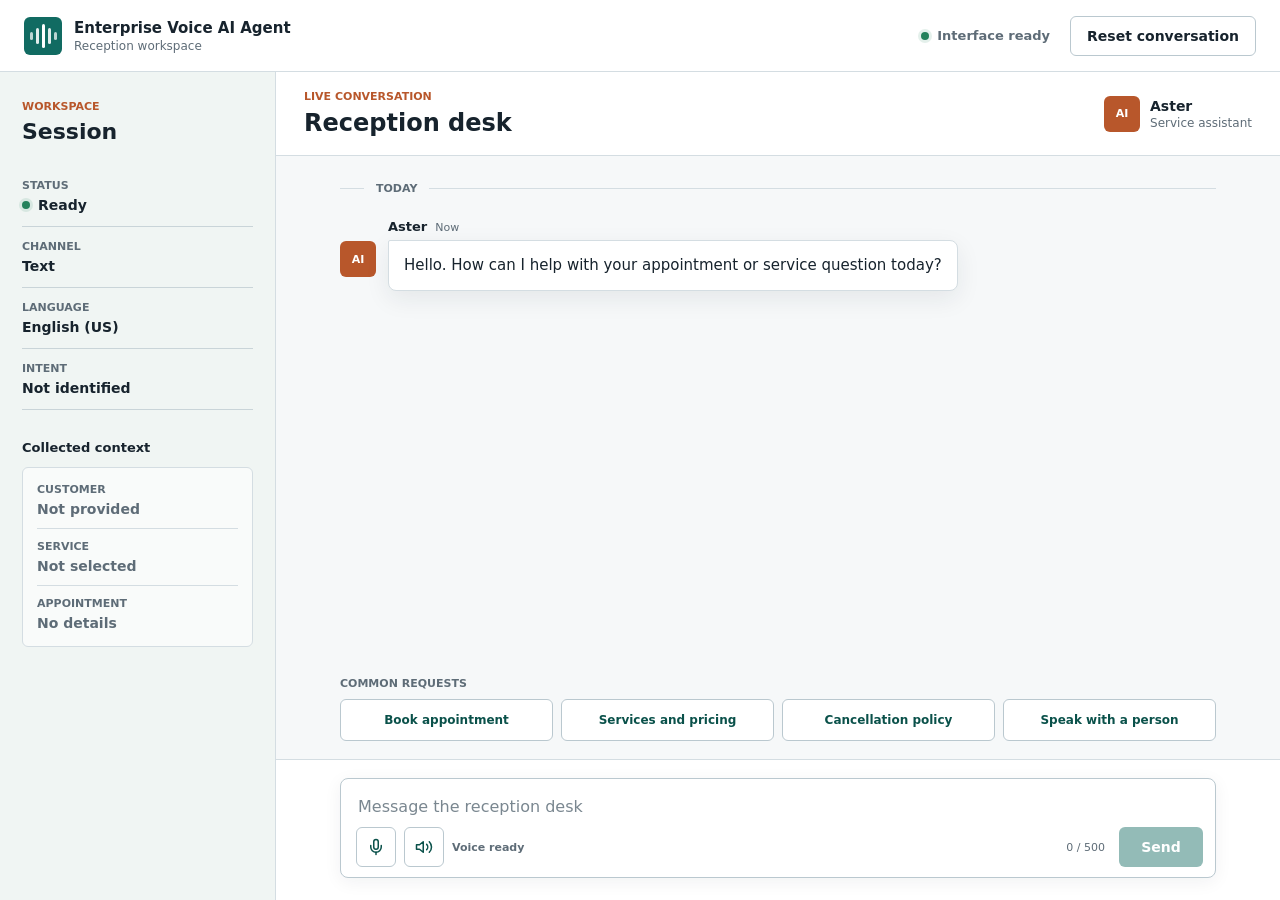
==== frontend/index.html @ b4b2beca "feat: complete phase 4 voice support" ====
<!DOCTYPE html>
<html lang="en">
  <head>
    <meta charset="UTF-8">
    <meta name="viewport" content="width=device-width, initial-scale=1.0">
    <meta
      name="description"
      content="Enterprise Voice AI Agent reception workspace"
    >
    <title>Enterprise Voice AI Agent</title>
    <link rel="stylesheet" href="styles.css">
  </head>
  <body>
    <a class="skip-link" href="#conversation-log">Skip to conversation</a>

    <div class="app-shell">
      <header class="topbar">
        <div class="brand" aria-label="Enterprise Voice AI Agent">
          <span class="brand-mark" aria-hidden="true">
            <span></span>
            <span></span>
            <span></span>
            <span></span>
            <span></span>
          </span>
          <span class="brand-copy">
            <strong>Enterprise Voice AI Agent</strong>
            <span>Reception workspace</span>
          </span>
        </div>

        <div class="topbar-actions">
          <span class="system-status">
            <span class="status-dot" aria-hidden="true"></span>
            Interface ready
          </span>
          <button class="button button--secondary" type="button" data-reset>
            Reset conversation
          </button>
        </div>
      </header>

      <main class="workspace">
        <aside class="session-panel" aria-labelledby="session-title">
          <div class="session-panel__header">
            <p class="eyebrow">Workspace</p>
            <h2 id="session-title">Session</h2>
          </div>

          <dl class="session-details">
            <div>
              <dt>Status</dt>
              <dd>
                <span class="status-dot" aria-hidden="true"></span>
                <span data-session-status>Ready</span>
              </dd>
            </div>
            <div>
              <dt>Channel</dt>
              <dd data-session-channel>Text</dd>
            </div>
            <div>
              <dt>Language</dt>
              <dd>English (US)</dd>
            </div>
            <div>
              <dt>Intent</dt>
              <dd data-session-intent>Not identified</dd>
            </div>
          </dl>

          <section class="context-panel" aria-labelledby="context-title">
            <h3 id="context-title">Collected context</h3>
            <dl class="context-list">
              <div>
                <dt>Customer</dt>
                <dd>Not provided</dd>
              </div>
              <div>
                <dt>Service</dt>
                <dd>Not selected</dd>
              </div>
              <div>
                <dt>Appointment</dt>
                <dd>No details</dd>
              </div>
            </dl>
          </section>
        </aside>

        <section class="conversation-panel" aria-labelledby="conversation-title">
          <header class="conversation-header">
            <div>
              <p class="eyebrow">Live conversation</p>
              <h1 id="conversation-title">Reception desk</h1>
            </div>

            <div class="agent-identity" aria-label="Assistant identity">
              <span class="agent-avatar" aria-hidden="true">AI</span>
              <span>
                <strong>Aster</strong>
                <small>Service assistant</small>
              </span>
            </div>
          </header>

          <div
            class="conversation-log"
            id="conversation-log"
            role="log"
            aria-live="polite"
            aria-relevant="additions"
            tabindex="-1"
          >
            <div class="date-divider"><span>Today</span></div>

            <article class="message message--assistant" data-assistant-message>
              <span class="agent-avatar message__avatar" aria-hidden="true">AI</span>
              <div class="message__content">
                <div class="message__meta">
                  <strong>Aster</strong>
                  <time>Now</time>
                </div>
                <div class="message__bubble">
                  <p>Hello. How can I help with your appointment or service question today?</p>
                </div>
              </div>
            </article>
          </div>

          <section class="quick-actions" aria-labelledby="quick-actions-title">
            <h2 id="quick-actions-title">Common requests</h2>
            <div class="quick-actions__grid">
              <button type="button" data-prompt="I would like to book an appointment.">
                Book appointment
              </button>
              <button type="button" data-prompt="What services and pricing do you offer?">
                Services and pricing
              </button>
              <button type="button" data-prompt="What is your cancellation policy?">
                Cancellation policy
              </button>
              <button type="button" data-prompt="I need to speak with a person.">
                Speak with a person
              </button>
            </div>
          </section>

          <div class="composer-region">
            <form class="composer" data-composer>
              <label class="visually-hidden" for="message-input">Message</label>
              <textarea
                id="message-input"
                name="message"
                rows="1"
                maxlength="500"
                placeholder="Message the reception desk"
                autocomplete="off"
                data-message-input
              ></textarea>
              <div class="composer__footer">
                <div class="voice-controls">
                  <button
                    class="icon-button"
                    type="button"
                    aria-label="Start voice input"
                    aria-pressed="false"
                    title="Start voice input"
                    disabled
                    data-voice-input
                  >
                    <svg
                      aria-hidden="true"
                      viewBox="0 0 24 24"
                      fill="none"
                      stroke="currentColor"
                      stroke-width="2"
                      stroke-linecap="round"
                      stroke-linejoin="round"
                    >
                      <path d="M12 2a3 3 0 0 0-3 3v7a3 3 0 0 0 6 0V5a3 3 0 0 0-3-3Z"></path>
                      <path d="M19 10v2a7 7 0 0 1-14 0v-2"></path>
                      <path d="M12 19v3"></path>
                    </svg>
                  </button>
                  <button
                    class="icon-button"
                    type="button"
                    aria-label="Read latest assistant response"
                    title="Read latest assistant response"
                    disabled
                    data-speak-latest
                  >
                    <svg
                      aria-hidden="true"
                      viewBox="0 0 24 24"
                      fill="none"
                      stroke="currentColor"
                      stroke-width="2"
                      stroke-linecap="round"
                      stroke-linejoin="round"
                    >
                      <path d="M11 5 6 9H2v6h4l5 4V5Z"></path>
                      <path d="M15.54 8.46a5 5 0 0 1 0 7.07"></path>
                      <path d="M19.07 4.93a10 10 0 0 1 0 14.14"></path>
                    </svg>
                  </button>
                  <span class="voice-status" role="status" data-voice-status>
                    Checking voice support
                  </span>
                </div>

                <div class="composer-actions">
                  <span class="character-count" data-character-count>0 / 500</span>
                  <button class="button button--primary" type="submit" disabled data-send>
                    Send
                  </button>
                </div>
              </div>
            </form>
          </div>
        </section>
      </main>
    </div>

    <p class="visually-hidden" role="status" aria-live="polite" data-announcement></p>

    <script src="app.js"></script>
  </body>
</html>
---- frontend/styles.css ----
:root {
  color-scheme: light;
  --page: #e9eef2;
  --surface: #ffffff;
  --surface-subtle: #f6f8f9;
  --sidebar: #f0f5f3;
  --text: #17232d;
  --text-soft: #5e6c77;
  --border: #d4dde2;
  --border-strong: #bac8cf;
  --primary: #116b62;
  --primary-dark: #0a514a;
  --primary-soft: #e0f0ec;
  --accent: #b8572b;
  --user-message: #234f68;
  --focus: #c36b14;
  --success: #23815b;
  --shadow: 0 8px 24px rgba(23, 35, 45, 0.08);
  font-family:
    Inter, ui-sans-serif, system-ui, -apple-system, BlinkMacSystemFont, "Segoe UI",
    sans-serif;
}

* {
  box-sizing: border-box;
}

html {
  min-width: 320px;
  background: var(--page);
}

body {
  min-width: 320px;
  min-height: 100vh;
  min-height: 100dvh;
  margin: 0;
  overflow: hidden;
  color: var(--text);
  background: var(--page);
}

button,
textarea {
  font: inherit;
}

button {
  color: inherit;
}

button:focus-visible,
textarea:focus-visible,
[tabindex="-1"]:focus-visible {
  outline: 3px solid rgba(195, 107, 20, 0.35);
  outline-offset: 2px;
}

.skip-link {
  position: fixed;
  top: 8px;
  left: 8px;
  z-index: 20;
  padding: 10px 14px;
  border-radius: 4px;
  color: #ffffff;
  background: var(--text);
  transform: translateY(-150%);
}

.skip-link:focus {
  transform: translateY(0);
}

.visually-hidden {
  position: absolute;
  width: 1px;
  height: 1px;
  padding: 0;
  margin: -1px;
  overflow: hidden;
  clip: rect(0, 0, 0, 0);
  white-space: nowrap;
  border: 0;
}

.app-shell {
  display: grid;
  grid-template-rows: 72px minmax(0, 1fr);
  width: 100%;
  height: 100vh;
  height: 100dvh;
  background: var(--surface);
}

.topbar {
  position: relative;
  z-index: 5;
  display: flex;
  align-items: center;
  justify-content: space-between;
  gap: 24px;
  min-width: 0;
  padding: 0 24px;
  border-bottom: 1px solid var(--border);
  background: var(--surface);
}

.brand,
.topbar-actions,
.system-status,
.agent-identity,
.session-details dd {
  display: flex;
  align-items: center;
}

.brand {
  min-width: 0;
  gap: 12px;
}

.brand-mark {
  display: flex;
  flex: 0 0 38px;
  align-items: center;
  justify-content: center;
  gap: 3px;
  width: 38px;
  height: 38px;
  border-radius: 6px;
  background: var(--primary);
}

.brand-mark span {
  display: block;
  width: 3px;
  border-radius: 2px;
  background: #ffffff;
}

.brand-mark span:nth-child(1),
.brand-mark span:nth-child(5) {
  height: 8px;
  opacity: 0.72;
}

.brand-mark span:nth-child(2),
.brand-mark span:nth-child(4) {
  height: 16px;
  opacity: 0.88;
}

.brand-mark span:nth-child(3) {
  height: 24px;
}

.brand-copy {
  display: grid;
  min-width: 0;
  gap: 2px;
}

.brand-copy strong {
  overflow: hidden;
  font-size: 15px;
  font-weight: 720;
  text-overflow: ellipsis;
  white-space: nowrap;
}

.brand-copy > span {
  color: var(--text-soft);
  font-size: 12px;
}

.topbar-actions {
  flex: 0 0 auto;
  gap: 20px;
}

.system-status {
  gap: 8px;
  color: var(--text-soft);
  font-size: 13px;
  font-weight: 600;
}

.status-dot {
  display: inline-block;
  flex: 0 0 8px;
  width: 8px;
  height: 8px;
  border-radius: 50%;
  background: var(--success);
  box-shadow: 0 0 0 3px rgba(35, 129, 91, 0.12);
}

.button {
  min-height: 40px;
  padding: 0 16px;
  border: 1px solid transparent;
  border-radius: 6px;
  font-size: 14px;
  font-weight: 700;
  cursor: pointer;
  transition:
    background-color 160ms ease,
    border-color 160ms ease,
    color 160ms ease;
}

.button--secondary {
  border-color: var(--border-strong);
  background: var(--surface);
}

.button--secondary:hover {
  border-color: var(--primary);
  color: var(--primary-dark);
  background: var(--primary-soft);
}

.button--primary {
  min-width: 84px;
  color: #ffffff;
  background: var(--primary);
}

.button--primary:hover:not(:disabled) {
  background: var(--primary-dark);
}

.button:disabled {
  cursor: not-allowed;
  opacity: 0.45;
}

.workspace {
  display: grid;
  grid-template-columns: minmax(236px, 276px) minmax(0, 1fr);
  min-width: 0;
  min-height: 0;
}

.session-panel {
  min-width: 0;
  padding: 28px 22px;
  overflow-y: auto;
  border-right: 1px solid var(--border);
  background: var(--sidebar);
}

.session-panel__header {
  margin-bottom: 22px;
}

.eyebrow {
  margin: 0 0 6px;
  color: var(--accent);
  font-size: 11px;
  font-weight: 800;
  text-transform: uppercase;
  letter-spacing: 0;
}

.session-panel h2,
.conversation-header h1,
.context-panel h3,
.quick-actions h2 {
  margin: 0;
  letter-spacing: 0;
}

.session-panel h2 {
  font-size: 22px;
}

.session-details,
.context-list {
  margin: 0;
}

.session-details > div {
  padding: 13px 0;
  border-bottom: 1px solid rgba(186, 200, 207, 0.72);
}

.session-details dt,
.context-list dt {
  margin-bottom: 5px;
  color: var(--text-soft);
  font-size: 11px;
  font-weight: 700;
  text-transform: uppercase;
}

.session-details dd,
.context-list dd {
  min-width: 0;
  margin: 0;
  font-size: 14px;
  font-weight: 650;
  overflow-wrap: anywhere;
}

.session-details dd {
  gap: 8px;
}

.context-panel {
  margin-top: 30px;
}

.context-panel h3 {
  margin-bottom: 12px;
  font-size: 13px;
}

.context-list {
  padding: 4px 14px;
  border: 1px solid var(--border);
  border-radius: 6px;
  background: rgba(255, 255, 255, 0.62);
}

.context-list > div {
  padding: 11px 0;
  border-bottom: 1px solid var(--border);
}

.context-list > div:last-child {
  border-bottom: 0;
}

.context-list dd {
  color: var(--text-soft);
  font-weight: 600;
}

.conversation-panel {
  display: grid;
  grid-template-rows: auto minmax(0, 1fr) auto auto;
  min-width: 0;
  min-height: 0;
  background: var(--surface-subtle);
}

.conversation-header {
  display: flex;
  align-items: center;
  justify-content: space-between;
  gap: 24px;
  min-height: 84px;
  padding: 16px 28px;
  border-bottom: 1px solid var(--border);
  background: var(--surface);
}

.conversation-header h1 {
  font-size: 24px;
  line-height: 1.2;
}

.agent-identity {
  flex: 0 0 auto;
  gap: 10px;
}

.agent-avatar {
  display: inline-flex;
  flex: 0 0 36px;
  align-items: center;
  justify-content: center;
  width: 36px;
  height: 36px;
  border-radius: 6px;
  color: #ffffff;
  background: var(--accent);
  font-size: 11px;
  font-weight: 800;
}

.agent-identity > span:last-child {
  display: grid;
  gap: 2px;
}

.agent-identity strong {
  font-size: 14px;
}

.agent-identity small {
  color: var(--text-soft);
  font-size: 12px;
}

.conversation-log {
  width: 100%;
  max-width: 940px;
  min-height: 0;
  margin: 0 auto;
  padding: 26px 32px;
  overflow-y: auto;
  scroll-behavior: smooth;
}

.date-divider {
  display: flex;
  align-items: center;
  gap: 12px;
  margin-bottom: 24px;
  color: var(--text-soft);
  font-size: 11px;
  font-weight: 700;
  text-transform: uppercase;
}

.date-divider::before,
.date-divider::after {
  height: 1px;
  background: var(--border);
  content: "";
}

.date-divider::before {
  flex: 0 0 24px;
}

.date-divider::after {
  flex: 1;
}

.message {
  display: flex;
  align-items: flex-start;
  gap: 12px;
  width: min(100%, 720px);
  margin-bottom: 22px;
}

.message--user {
  justify-content: flex-end;
  margin-left: auto;
}

.message__avatar {
  margin-top: 22px;
}

.message__content {
  min-width: 0;
  max-width: min(100%, 640px);
}

.message__meta {
  display: flex;
  align-items: baseline;
  gap: 8px;
  margin-bottom: 6px;
}

.message--user .message__meta {
  justify-content: flex-end;
}

.message__meta strong {
  font-size: 13px;
}

.message__meta time {
  color: var(--text-soft);
  font-size: 11px;
}

.message__bubble {
  padding: 13px 15px;
  border: 1px solid var(--border);
  border-radius: 2px 8px 8px 8px;
  background: var(--surface);
  box-shadow: var(--shadow);
}

.message--user .message__bubble {
  border-color: var(--user-message);
  border-radius: 8px 2px 8px 8px;
  color: #ffffff;
  background: var(--user-message);
  box-shadow: none;
}

.message__bubble p {
  margin: 0;
  font-size: 15px;
  line-height: 1.55;
  overflow-wrap: anywhere;
}

.quick-actions {
  width: 100%;
  max-width: 940px;
  margin: 0 auto;
  padding: 12px 32px 18px;
}

.quick-actions h2 {
  margin-bottom: 9px;
  color: var(--text-soft);
  font-size: 11px;
  font-weight: 800;
  text-transform: uppercase;
}

.quick-actions__grid {
  display: grid;
  grid-template-columns: repeat(4, minmax(0, 1fr));
  gap: 8px;
}

.quick-actions button {
  min-height: 42px;
  padding: 8px 10px;
  border: 1px solid var(--border-strong);
  border-radius: 6px;
  color: var(--primary-dark);
  background: var(--surface);
  font-size: 12px;
  font-weight: 700;
  line-height: 1.25;
  cursor: pointer;
  transition:
    border-color 160ms ease,
    background-color 160ms ease;
}

.quick-actions button:hover {
  border-color: var(--primary);
  background: var(--primary-soft);
}

.composer-region {
  padding: 18px 28px 22px;
  border-top: 1px solid var(--border);
  background: var(--surface);
}

.composer {
  width: 100%;
  max-width: 876px;
  margin: 0 auto;
  padding: 11px 12px 10px 15px;
  border: 1px solid var(--border-strong);
  border-radius: 8px;
  background: var(--surface);
  box-shadow: 0 4px 18px rgba(23, 35, 45, 0.06);
  transition:
    border-color 160ms ease,
    box-shadow 160ms ease;
}

.composer:focus-within {
  border-color: var(--primary);
  box-shadow: 0 0 0 3px rgba(17, 107, 98, 0.1);
}

.composer textarea {
  display: block;
  width: 100%;
  min-height: 32px;
  max-height: 144px;
  padding: 5px 2px;
  resize: none;
  overflow-y: auto;
  border: 0;
  outline: 0;
  color: var(--text);
  background: transparent;
  line-height: 1.45;
}

.composer textarea::placeholder {
  color: #7a8790;
}

.composer__footer {
  display: flex;
  align-items: center;
  justify-content: space-between;
  gap: 16px;
  min-height: 40px;
  margin-top: 4px;
}

.voice-controls,
.composer-actions {
  display: flex;
  align-items: center;
}

.voice-controls {
  min-width: 0;
  gap: 8px;
}

.composer-actions {
  flex: 0 0 auto;
  gap: 14px;
}

.icon-button {
  display: inline-flex;
  flex: 0 0 40px;
  align-items: center;
  justify-content: center;
  width: 40px;
  height: 40px;
  padding: 0;
  border: 1px solid var(--border-strong);
  border-radius: 6px;
  color: var(--primary-dark);
  background: var(--surface);
  cursor: pointer;
  transition:
    border-color 160ms ease,
    background-color 160ms ease,
    color 160ms ease;
}

.icon-button svg {
  width: 18px;
  height: 18px;
}

.icon-button:hover:not(:disabled) {
  border-color: var(--primary);
  background: var(--primary-soft);
}

.icon-button:disabled {
  cursor: not-allowed;
  opacity: 0.42;
}

.icon-button.is-listening {
  border-color: var(--accent);
  color: #ffffff;
  background: var(--accent);
}

.voice-status {
  min-width: 104px;
  overflow: hidden;
  color: var(--text-soft);
  font-size: 11px;
  font-weight: 650;
  text-overflow: ellipsis;
  white-space: nowrap;
}

.voice-status.is-active {
  color: var(--accent);
}

.character-count {
  color: var(--text-soft);
  font-size: 11px;
  font-variant-numeric: tabular-nums;
}

.character-count.is-near-limit {
  color: var(--accent);
  font-weight: 800;
}

@media (max-width: 900px) {
  .workspace {
    grid-template-columns: 220px minmax(0, 1fr);
  }

  .session-panel {
    padding-inline: 18px;
  }

  .quick-actions__grid {
    grid-template-columns: repeat(2, minmax(0, 1fr));
  }
}

@media (max-width: 720px) {
  body {
    overflow: auto;
  }

  .app-shell {
    grid-template-rows: auto auto;
    min-height: 100vh;
    min-height: 100dvh;
    height: auto;
  }

  .topbar {
    min-height: 68px;
    padding: 12px 16px;
  }

  .brand-copy > span,
  .system-status {
    display: none;
  }

  .workspace {
    display: block;
  }

  .session-panel {
    padding: 14px 16px;
    overflow: visible;
    border-right: 0;
    border-bottom: 1px solid var(--border);
  }

  .session-panel__header,
  .context-panel {
    display: none;
  }

  .session-details {
    display: grid;
    grid-template-columns: repeat(4, minmax(0, 1fr));
    border: 1px solid var(--border);
    border-radius: 6px;
    background: rgba(255, 255, 255, 0.64);
  }

  .session-details > div {
    min-width: 0;
    padding: 9px 10px;
    border-right: 1px solid var(--border);
    border-bottom: 0;
  }

  .session-details > div:last-child {
    border-right: 0;
  }

  .session-details dd {
    font-size: 12px;
  }

  .conversation-panel {
    grid-template-rows: auto minmax(360px, 1fr) auto auto;
    min-height: calc(100dvh - 155px);
  }

  .conversation-header {
    min-height: 76px;
    padding: 14px 18px;
  }

  .conversation-header h1 {
    font-size: 21px;
  }

  .conversation-log {
    padding: 22px 18px;
  }

  .quick-actions {
    padding: 10px 18px 16px;
  }

  .composer-region {
    padding: 14px 18px 18px;
  }

}

@media (max-width: 500px) {
  .topbar {
    gap: 10px;
  }

  .brand {
    gap: 9px;
  }

  .brand-mark {
    flex-basis: 34px;
    width: 34px;
    height: 34px;
  }

  .brand-copy strong {
    max-width: 156px;
    font-size: 13px;
  }

  .button--secondary {
    min-height: 36px;
    padding-inline: 11px;
    font-size: 12px;
  }

  .session-details {
    grid-template-columns: repeat(2, minmax(0, 1fr));
  }

  .session-details > div:nth-child(2) {
    border-right: 0;
  }

  .session-details > div:nth-child(-n + 2) {
    border-bottom: 1px solid var(--border);
  }

  .agent-identity small {
    display: none;
  }

  .conversation-log,
  .quick-actions,
  .composer-region {
    padding-right: 14px;
    padding-left: 14px;
  }

  .message {
    gap: 8px;
  }

  .message__avatar {
    flex-basis: 32px;
    width: 32px;
    height: 32px;
  }

  .message__content {
    max-width: calc(100% - 40px);
  }

  .message--user .message__content {
    max-width: 88%;
  }

  .composer__footer {
    flex-wrap: wrap;
    gap: 8px;
  }

  .voice-controls,
  .composer-actions {
    width: 100%;
  }

  .voice-status {
    display: flex;
    flex: 1;
    align-items: center;
    min-width: 0;
    min-height: 28px;
    overflow: visible;
    white-space: normal;
  }

  .composer-actions {
    justify-content: space-between;
  }
}

@media (prefers-reduced-motion: reduce) {
  *,
  *::before,
  *::after {
    scroll-behavior: auto !important;
    transition-duration: 0.01ms !important;
  }
}
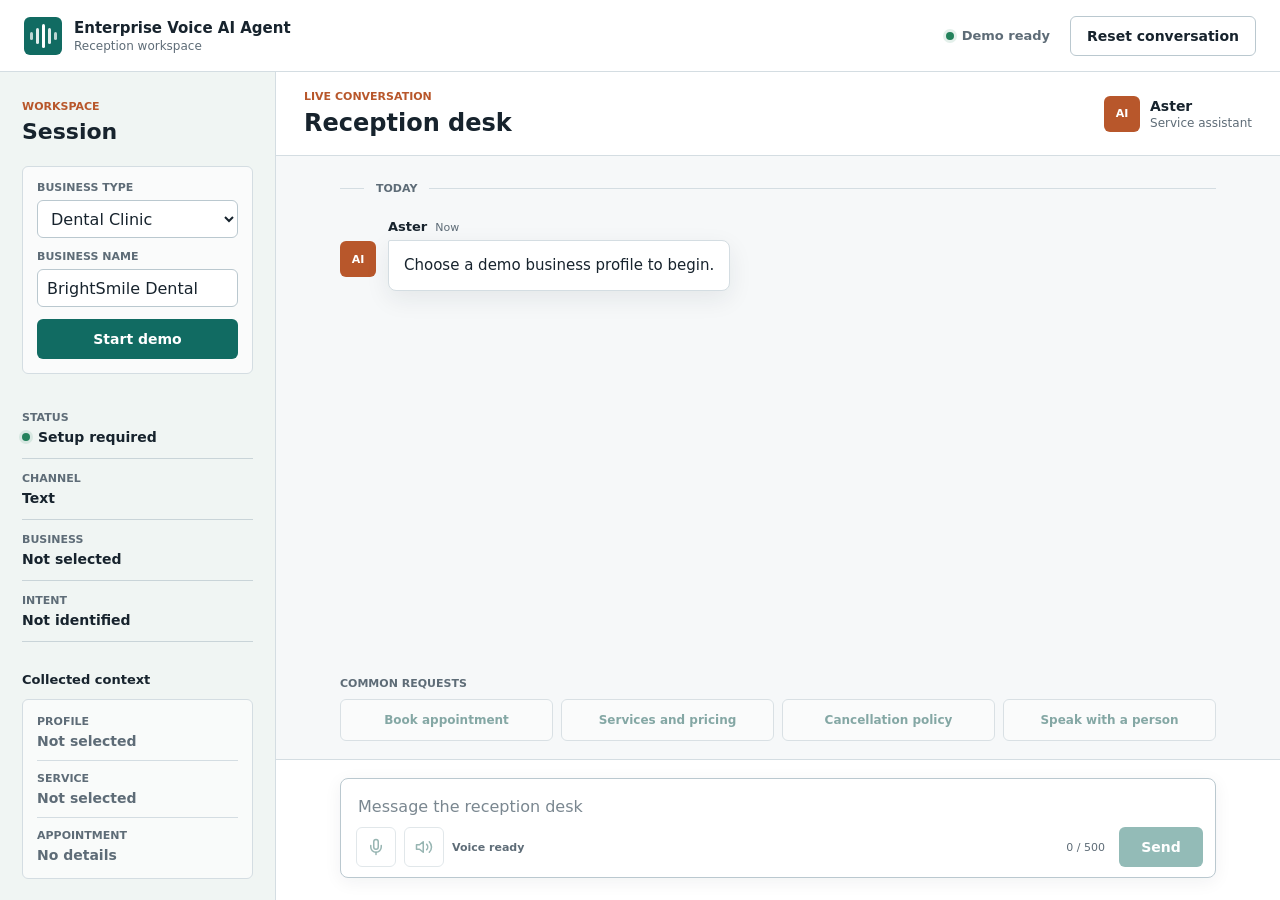
==== commit 1b2c70b4: "feat: add multi-business demo profiles" ====
--- a/frontend/index.html
+++ b/frontend/index.html
@@ -32,7 +32,7 @@
         <div class="topbar-actions">
           <span class="system-status">
             <span class="status-dot" aria-hidden="true"></span>
-            Interface ready
+            Demo ready
           </span>
           <button class="button button--secondary" type="button" data-reset>
             Reset conversation
@@ -47,12 +47,39 @@
             <h2 id="session-title">Session</h2>
           </div>
 
+          <form class="profile-form" data-profile-form>
+            <div class="field-group">
+              <label for="business-type">Business type</label>
+              <select id="business-type" name="business_type" data-business-type>
+                <option value="dental">Dental Clinic</option>
+                <option value="salon">Salon</option>
+                <option value="auto_repair">Auto Repair Shop</option>
+              </select>
+            </div>
+
+            <div class="field-group">
+              <label for="business-name">Business name</label>
+              <input
+                id="business-name"
+                name="business_name"
+                type="text"
+                maxlength="80"
+                value="BrightSmile Dental"
+                data-business-name
+              >
+            </div>
+
+            <button class="button button--primary profile-form__submit" type="submit">
+              Start demo
+            </button>
+          </form>
+
           <dl class="session-details">
             <div>
               <dt>Status</dt>
               <dd>
                 <span class="status-dot" aria-hidden="true"></span>
-                <span data-session-status>Ready</span>
+                <span data-session-status>Setup required</span>
               </dd>
             </div>
             <div>
@@ -60,8 +87,8 @@
               <dd data-session-channel>Text</dd>
             </div>
             <div>
-              <dt>Language</dt>
-              <dd>English (US)</dd>
+              <dt>Business</dt>
+              <dd data-session-business>Not selected</dd>
             </div>
             <div>
               <dt>Intent</dt>
@@ -73,16 +100,16 @@
             <h3 id="context-title">Collected context</h3>
             <dl class="context-list">
               <div>
-                <dt>Customer</dt>
-                <dd>Not provided</dd>
+                <dt>Profile</dt>
+                <dd data-context-business>Not selected</dd>
               </div>
               <div>
                 <dt>Service</dt>
-                <dd>Not selected</dd>
+                <dd data-context-service>Not selected</dd>
               </div>
               <div>
                 <dt>Appointment</dt>
-                <dd>No details</dd>
+                <dd data-context-appointment>No details</dd>
               </div>
             </dl>
           </section>
@@ -122,7 +149,7 @@
                   <time>Now</time>
                 </div>
                 <div class="message__bubble">
-                  <p>Hello. How can I help with your appointment or service question today?</p>
+                  <p data-initial-assistant-text>Choose a demo business profile to begin.</p>
                 </div>
               </div>
             </article>
@@ -131,16 +158,16 @@
           <section class="quick-actions" aria-labelledby="quick-actions-title">
             <h2 id="quick-actions-title">Common requests</h2>
             <div class="quick-actions__grid">
-              <button type="button" data-prompt="I would like to book an appointment.">
+              <button type="button" data-prompt="I would like to book an appointment." disabled>
                 Book appointment
               </button>
-              <button type="button" data-prompt="What services and pricing do you offer?">
+              <button type="button" data-prompt="What services and pricing do you offer?" disabled>
                 Services and pricing
               </button>
-              <button type="button" data-prompt="What is your cancellation policy?">
+              <button type="button" data-prompt="What is your cancellation policy?" disabled>
                 Cancellation policy
               </button>
-              <button type="button" data-prompt="I need to speak with a person.">
+              <button type="button" data-prompt="I need to speak with a person." disabled>
                 Speak with a person
               </button>
             </div>
--- a/frontend/styles.css
+++ b/frontend/styles.css
@@ -41,6 +41,8 @@
 }
 
 button,
+input,
+select,
 textarea {
   font: inherit;
 }
@@ -50,6 +52,8 @@
 }
 
 button:focus-visible,
+input:focus-visible,
+select:focus-visible,
 textarea:focus-visible,
 [tabindex="-1"]:focus-visible {
   outline: 3px solid rgba(195, 107, 20, 0.35);
@@ -255,6 +259,43 @@
   margin-bottom: 22px;
 }
 
+.profile-form {
+  display: grid;
+  gap: 12px;
+  margin-bottom: 24px;
+  padding: 14px;
+  border: 1px solid var(--border);
+  border-radius: 6px;
+  background: rgba(255, 255, 255, 0.68);
+}
+
+.field-group {
+  display: grid;
+  gap: 6px;
+}
+
+.field-group label {
+  color: var(--text-soft);
+  font-size: 11px;
+  font-weight: 800;
+  text-transform: uppercase;
+}
+
+.field-group input,
+.field-group select {
+  width: 100%;
+  min-height: 38px;
+  padding: 7px 9px;
+  border: 1px solid var(--border-strong);
+  border-radius: 6px;
+  color: var(--text);
+  background: var(--surface);
+}
+
+.profile-form__submit {
+  width: 100%;
+}
+
 .eyebrow {
   margin: 0 0 6px;
   color: var(--accent);
@@ -487,6 +528,11 @@
   color: #ffffff;
   background: var(--user-message);
   box-shadow: none;
+}
+
+.message--error .message__bubble {
+  border-color: #c26b64;
+  background: #fff7f6;
 }
 
 .message__bubble p {
@@ -536,6 +582,11 @@
 .quick-actions button:hover {
   border-color: var(--primary);
   background: var(--primary-soft);
+}
+
+.quick-actions button:disabled {
+  cursor: not-allowed;
+  opacity: 0.48;
 }
 
 .composer-region {
@@ -724,6 +775,18 @@
     display: none;
   }
 
+  .profile-form {
+    grid-template-columns: minmax(0, 1fr) minmax(0, 1fr) auto;
+    align-items: end;
+    margin-bottom: 12px;
+    padding: 10px;
+  }
+
+  .profile-form__submit {
+    width: auto;
+    min-width: 104px;
+  }
+
   .session-details {
     display: grid;
     grid-template-columns: repeat(4, minmax(0, 1fr));
@@ -803,6 +866,14 @@
 
   .session-details {
     grid-template-columns: repeat(2, minmax(0, 1fr));
+  }
+
+  .profile-form {
+    grid-template-columns: 1fr;
+  }
+
+  .profile-form__submit {
+    width: 100%;
   }
 
   .session-details > div:nth-child(2) {
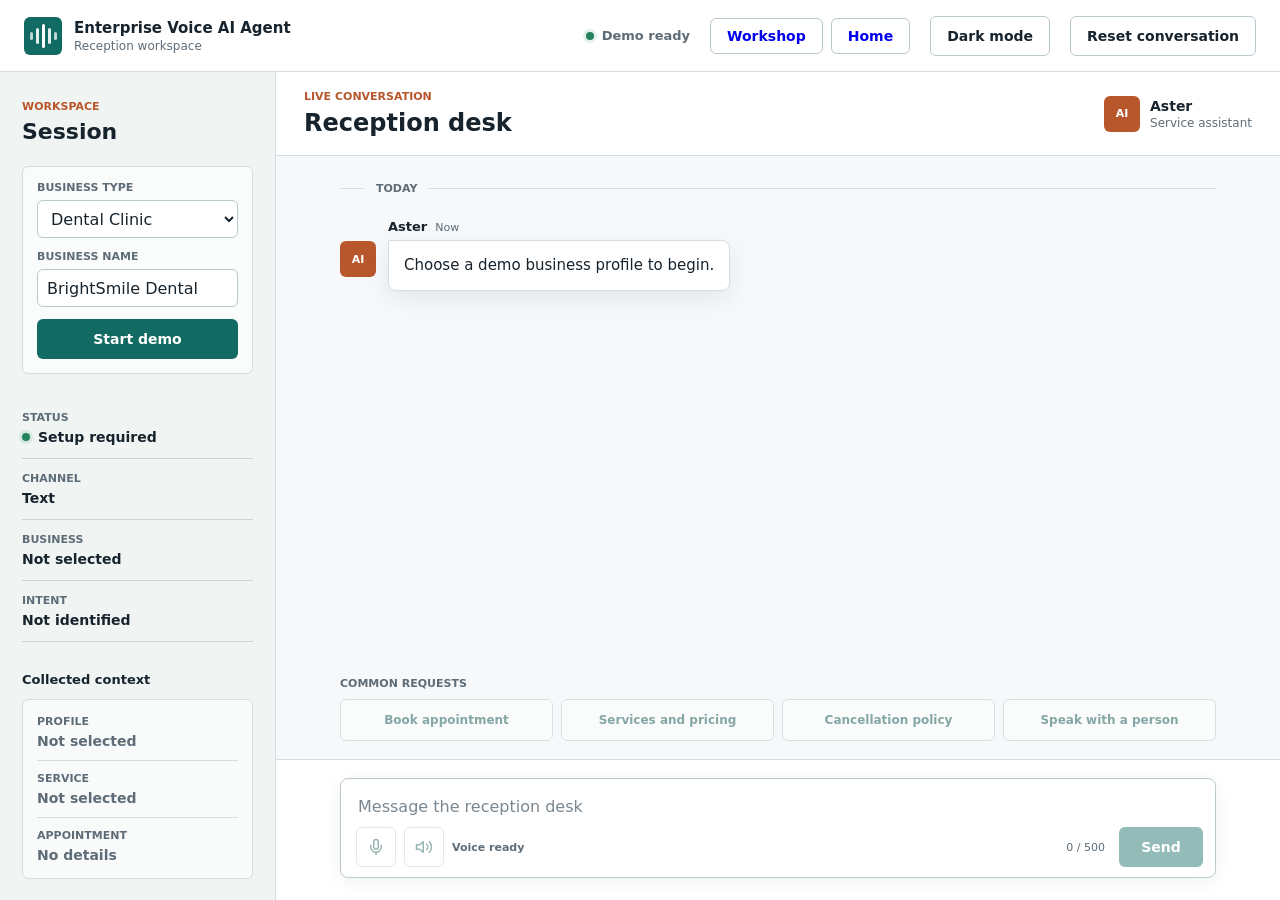
==== commit 1537d294: "feat: add portfolio navigation and dark mode" ====
--- a/frontend/index.html
+++ b/frontend/index.html
@@ -34,6 +34,22 @@
             <span class="status-dot" aria-hidden="true"></span>
             Demo ready
           </span>
+          <nav class="portfolio-nav" aria-label="Portfolio navigation">
+            <a class="button button--secondary" href="https://aakanksha98.github.io/projects.html">
+              Workshop
+            </a>
+            <a class="button button--secondary" href="https://aakanksha98.github.io/">
+              Home
+            </a>
+          </nav>
+          <button
+            class="button button--secondary"
+            type="button"
+            aria-pressed="false"
+            data-theme-toggle
+          >
+            Dark mode
+          </button>
           <button class="button button--secondary" type="button" data-reset>
             Reset conversation
           </button>
--- a/frontend/styles.css
+++ b/frontend/styles.css
@@ -15,10 +15,36 @@
   --user-message: #234f68;
   --focus: #c36b14;
   --success: #23815b;
+  --panel-overlay: rgba(255, 255, 255, 0.68);
+  --panel-overlay-soft: rgba(255, 255, 255, 0.62);
+  --error-surface: #fff7f6;
   --shadow: 0 8px 24px rgba(23, 35, 45, 0.08);
   font-family:
     Inter, ui-sans-serif, system-ui, -apple-system, BlinkMacSystemFont, "Segoe UI",
     sans-serif;
+}
+
+body.theme-dark {
+  color-scheme: dark;
+  --page: #0b1117;
+  --surface: #111a22;
+  --surface-subtle: #0e151c;
+  --sidebar: #101b1a;
+  --text: #e6edf3;
+  --text-soft: #a8b5c1;
+  --border: #273744;
+  --border-strong: #425563;
+  --primary: #35c0ad;
+  --primary-dark: #8ceee2;
+  --primary-soft: rgba(53, 192, 173, 0.14);
+  --accent: #f2a14a;
+  --user-message: #2f6f91;
+  --focus: #f2a14a;
+  --success: #50d68a;
+  --panel-overlay: rgba(16, 27, 26, 0.76);
+  --panel-overlay-soft: rgba(17, 26, 34, 0.7);
+  --error-surface: rgba(121, 37, 37, 0.18);
+  --shadow: 0 12px 34px rgba(0, 0, 0, 0.28);
 }
 
 * {
@@ -183,6 +209,16 @@
   gap: 20px;
 }
 
+.portfolio-nav {
+  display: flex;
+  align-items: center;
+  gap: 8px;
+}
+
+.portfolio-nav .button {
+  min-height: 36px;
+}
+
 .system-status {
   gap: 8px;
   color: var(--text-soft);
@@ -201,12 +237,16 @@
 }
 
 .button {
+  display: inline-flex;
+  align-items: center;
+  justify-content: center;
   min-height: 40px;
   padding: 0 16px;
   border: 1px solid transparent;
   border-radius: 6px;
   font-size: 14px;
   font-weight: 700;
+  text-decoration: none;
   cursor: pointer;
   transition:
     background-color 160ms ease,
@@ -266,7 +306,7 @@
   padding: 14px;
   border: 1px solid var(--border);
   border-radius: 6px;
-  background: rgba(255, 255, 255, 0.68);
+  background: var(--panel-overlay);
 }
 
 .field-group {
@@ -362,7 +402,7 @@
   padding: 4px 14px;
   border: 1px solid var(--border);
   border-radius: 6px;
-  background: rgba(255, 255, 255, 0.62);
+  background: var(--panel-overlay-soft);
 }
 
 .context-list > div {
@@ -532,7 +572,7 @@
 
 .message--error .message__bubble {
   border-color: #c26b64;
-  background: #fff7f6;
+  background: var(--error-surface);
 }
 
 .message__bubble p {
@@ -750,8 +790,19 @@
   }
 
   .topbar {
+    flex-wrap: wrap;
     min-height: 68px;
     padding: 12px 16px;
+  }
+
+  .topbar-actions {
+    flex-wrap: wrap;
+    justify-content: flex-end;
+    gap: 8px;
+  }
+
+  .portfolio-nav {
+    gap: 6px;
   }
 
   .brand-copy > span,
@@ -792,7 +843,7 @@
     grid-template-columns: repeat(4, minmax(0, 1fr));
     border: 1px solid var(--border);
     border-radius: 6px;
-    background: rgba(255, 255, 255, 0.64);
+    background: var(--panel-overlay);
   }
 
   .session-details > div {
@@ -841,6 +892,11 @@
 @media (max-width: 500px) {
   .topbar {
     gap: 10px;
+  }
+
+  .topbar-actions {
+    width: 100%;
+    justify-content: flex-start;
   }
 
   .brand {
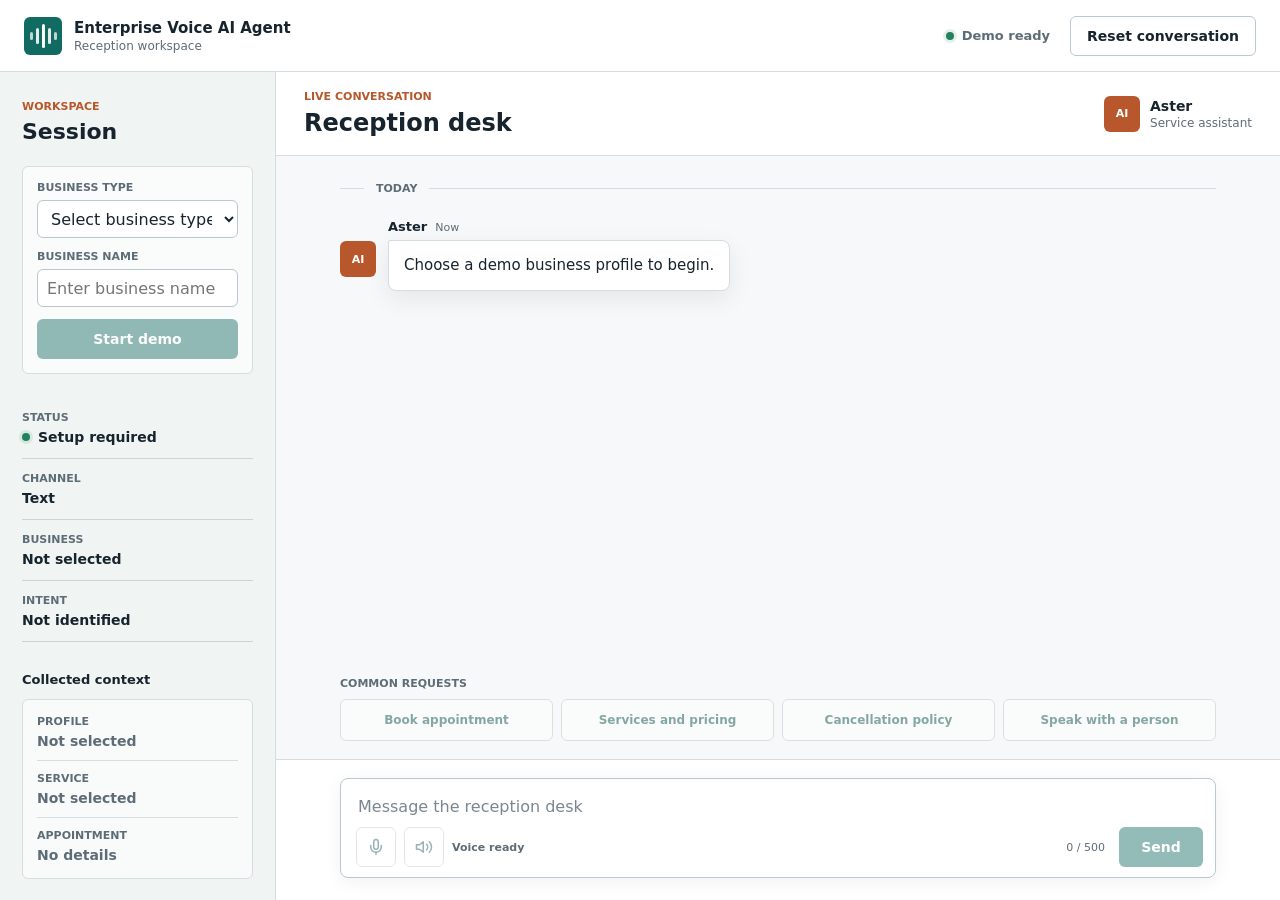
==== commit a0de68ee: "fix: require custom business profile input" ====
--- a/frontend/index.html
+++ b/frontend/index.html
@@ -34,22 +34,6 @@
             <span class="status-dot" aria-hidden="true"></span>
             Demo ready
           </span>
-          <nav class="portfolio-nav" aria-label="Portfolio navigation">
-            <a class="button button--secondary" href="https://aakanksha98.github.io/projects.html">
-              Workshop
-            </a>
-            <a class="button button--secondary" href="https://aakanksha98.github.io/">
-              Home
-            </a>
-          </nav>
-          <button
-            class="button button--secondary"
-            type="button"
-            aria-pressed="false"
-            data-theme-toggle
-          >
-            Dark mode
-          </button>
           <button class="button button--secondary" type="button" data-reset>
             Reset conversation
           </button>
@@ -66,7 +50,8 @@
           <form class="profile-form" data-profile-form>
             <div class="field-group">
               <label for="business-type">Business type</label>
-              <select id="business-type" name="business_type" data-business-type>
+              <select id="business-type" name="business_type" required data-business-type>
+                <option value="" selected disabled>Select business type</option>
                 <option value="dental">Dental Clinic</option>
                 <option value="salon">Salon</option>
                 <option value="auto_repair">Auto Repair Shop</option>
@@ -80,7 +65,8 @@
                 name="business_name"
                 type="text"
                 maxlength="80"
-                value="BrightSmile Dental"
+                placeholder="Example: BrightSmile Dental"
+                required
                 data-business-name
               >
             </div>
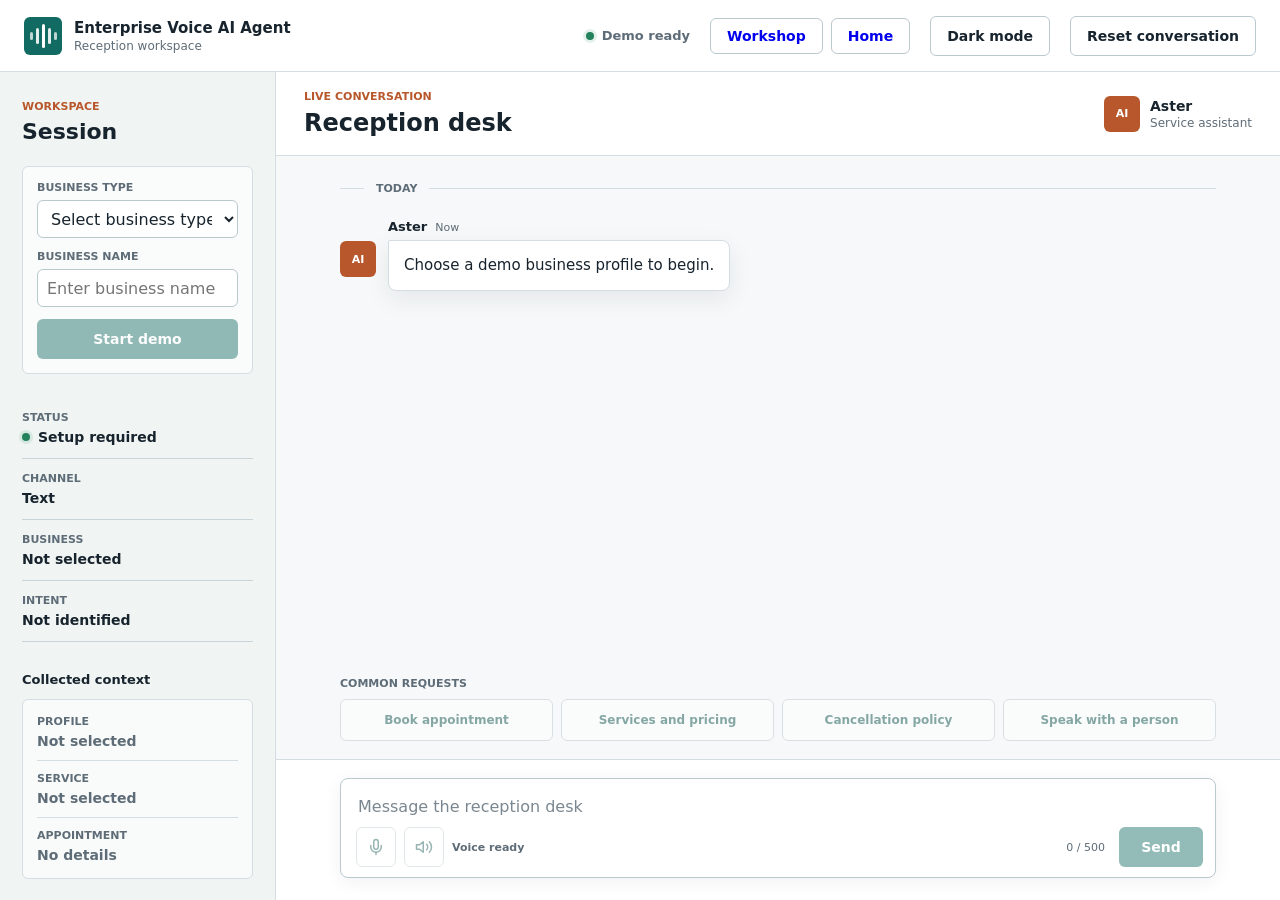
==== commit 2ff849fa: "fix: require custom business profile input" ====
--- a/frontend/index.html
+++ b/frontend/index.html
@@ -34,6 +34,22 @@
             <span class="status-dot" aria-hidden="true"></span>
             Demo ready
           </span>
+          <nav class="portfolio-nav" aria-label="Portfolio navigation">
+            <a class="button button--secondary" href="https://aakanksha98.github.io/projects.html">
+              Workshop
+            </a>
+            <a class="button button--secondary" href="https://aakanksha98.github.io/">
+              Home
+            </a>
+          </nav>
+          <button
+            class="button button--secondary"
+            type="button"
+            aria-pressed="false"
+            data-theme-toggle
+          >
+            Dark mode
+          </button>
           <button class="button button--secondary" type="button" data-reset>
             Reset conversation
           </button>
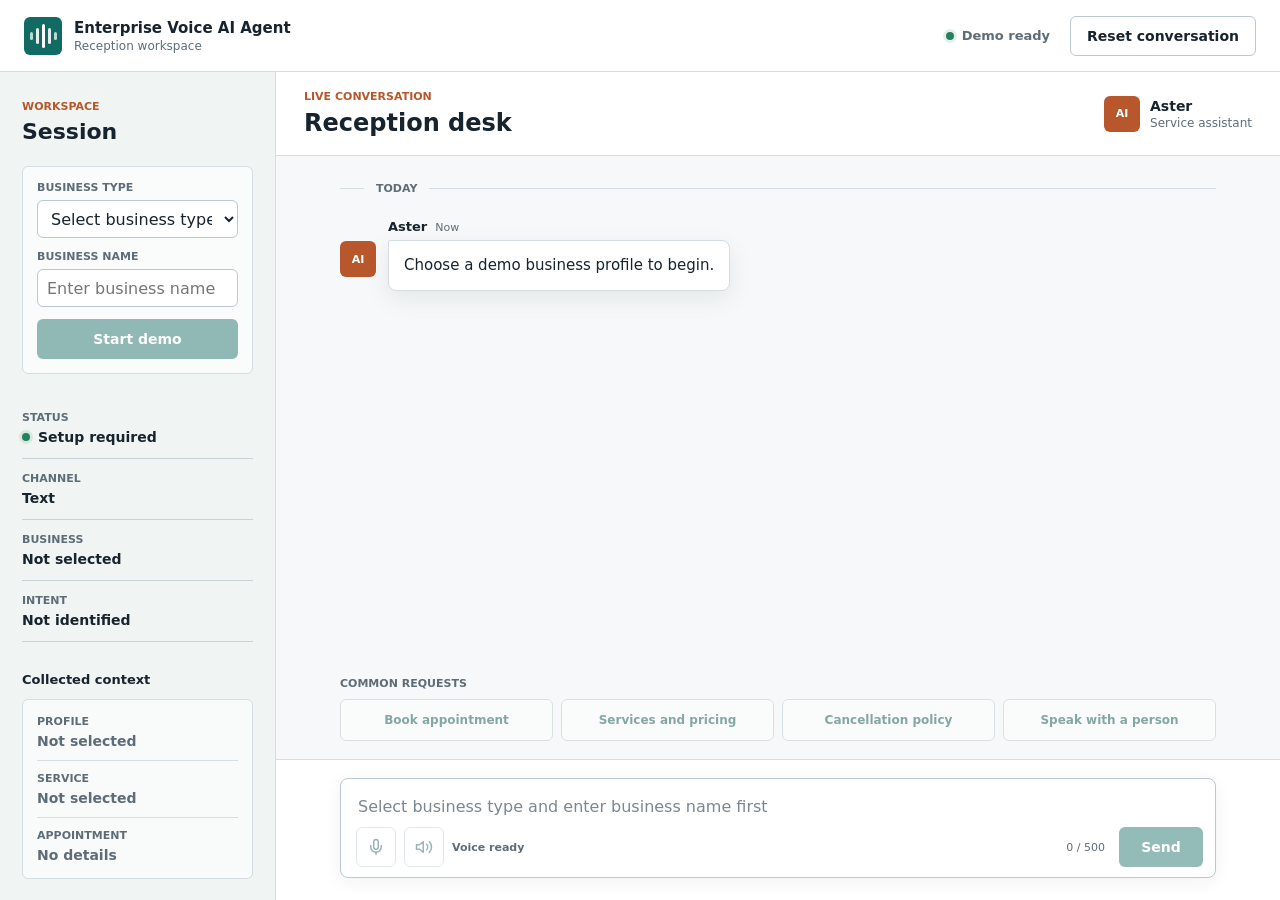
==== commit a221f757: "fix: enforce profile and booking policy guardrails" ====
--- a/frontend/index.html
+++ b/frontend/index.html
@@ -34,22 +34,6 @@
             <span class="status-dot" aria-hidden="true"></span>
             Demo ready
           </span>
-          <nav class="portfolio-nav" aria-label="Portfolio navigation">
-            <a class="button button--secondary" href="https://aakanksha98.github.io/projects.html">
-              Workshop
-            </a>
-            <a class="button button--secondary" href="https://aakanksha98.github.io/">
-              Home
-            </a>
-          </nav>
-          <button
-            class="button button--secondary"
-            type="button"
-            aria-pressed="false"
-            data-theme-toggle
-          >
-            Dark mode
-          </button>
           <button class="button button--secondary" type="button" data-reset>
             Reset conversation
           </button>
@@ -201,6 +185,7 @@
                 maxlength="500"
                 placeholder="Message the reception desk"
                 autocomplete="off"
+                disabled
                 data-message-input
               ></textarea>
               <div class="composer__footer">
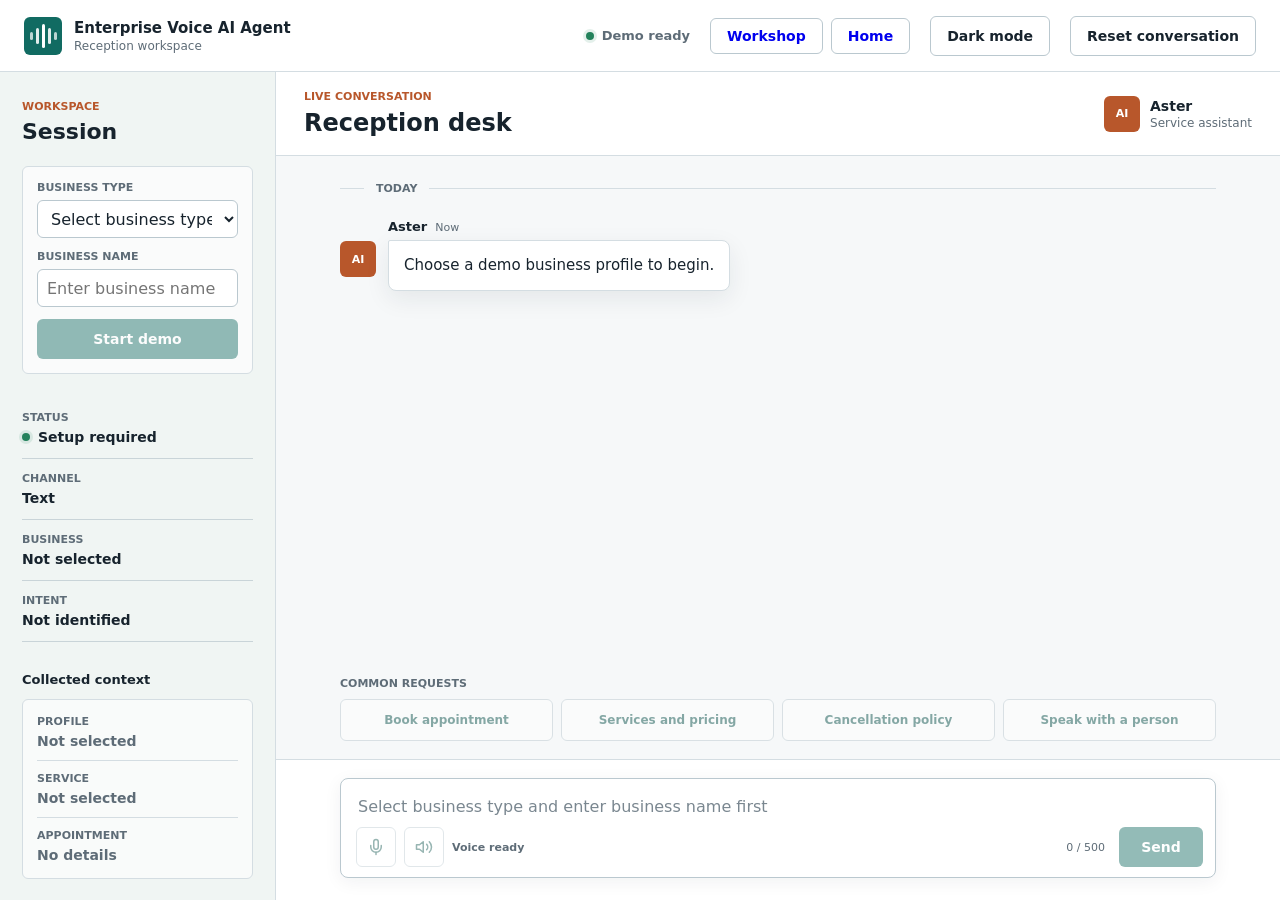
==== commit 6b5420ca: "fix: enforce profile and booking policy guardrails" ====
--- a/frontend/index.html
+++ b/frontend/index.html
@@ -34,6 +34,22 @@
             <span class="status-dot" aria-hidden="true"></span>
             Demo ready
           </span>
+          <nav class="portfolio-nav" aria-label="Portfolio navigation">
+            <a class="button button--secondary" href="https://aakanksha98.github.io/projects.html">
+              Workshop
+            </a>
+            <a class="button button--secondary" href="https://aakanksha98.github.io/">
+              Home
+            </a>
+          </nav>
+          <button
+            class="button button--secondary"
+            type="button"
+            aria-pressed="false"
+            data-theme-toggle
+          >
+            Dark mode
+          </button>
           <button class="button button--secondary" type="button" data-reset>
             Reset conversation
           </button>
